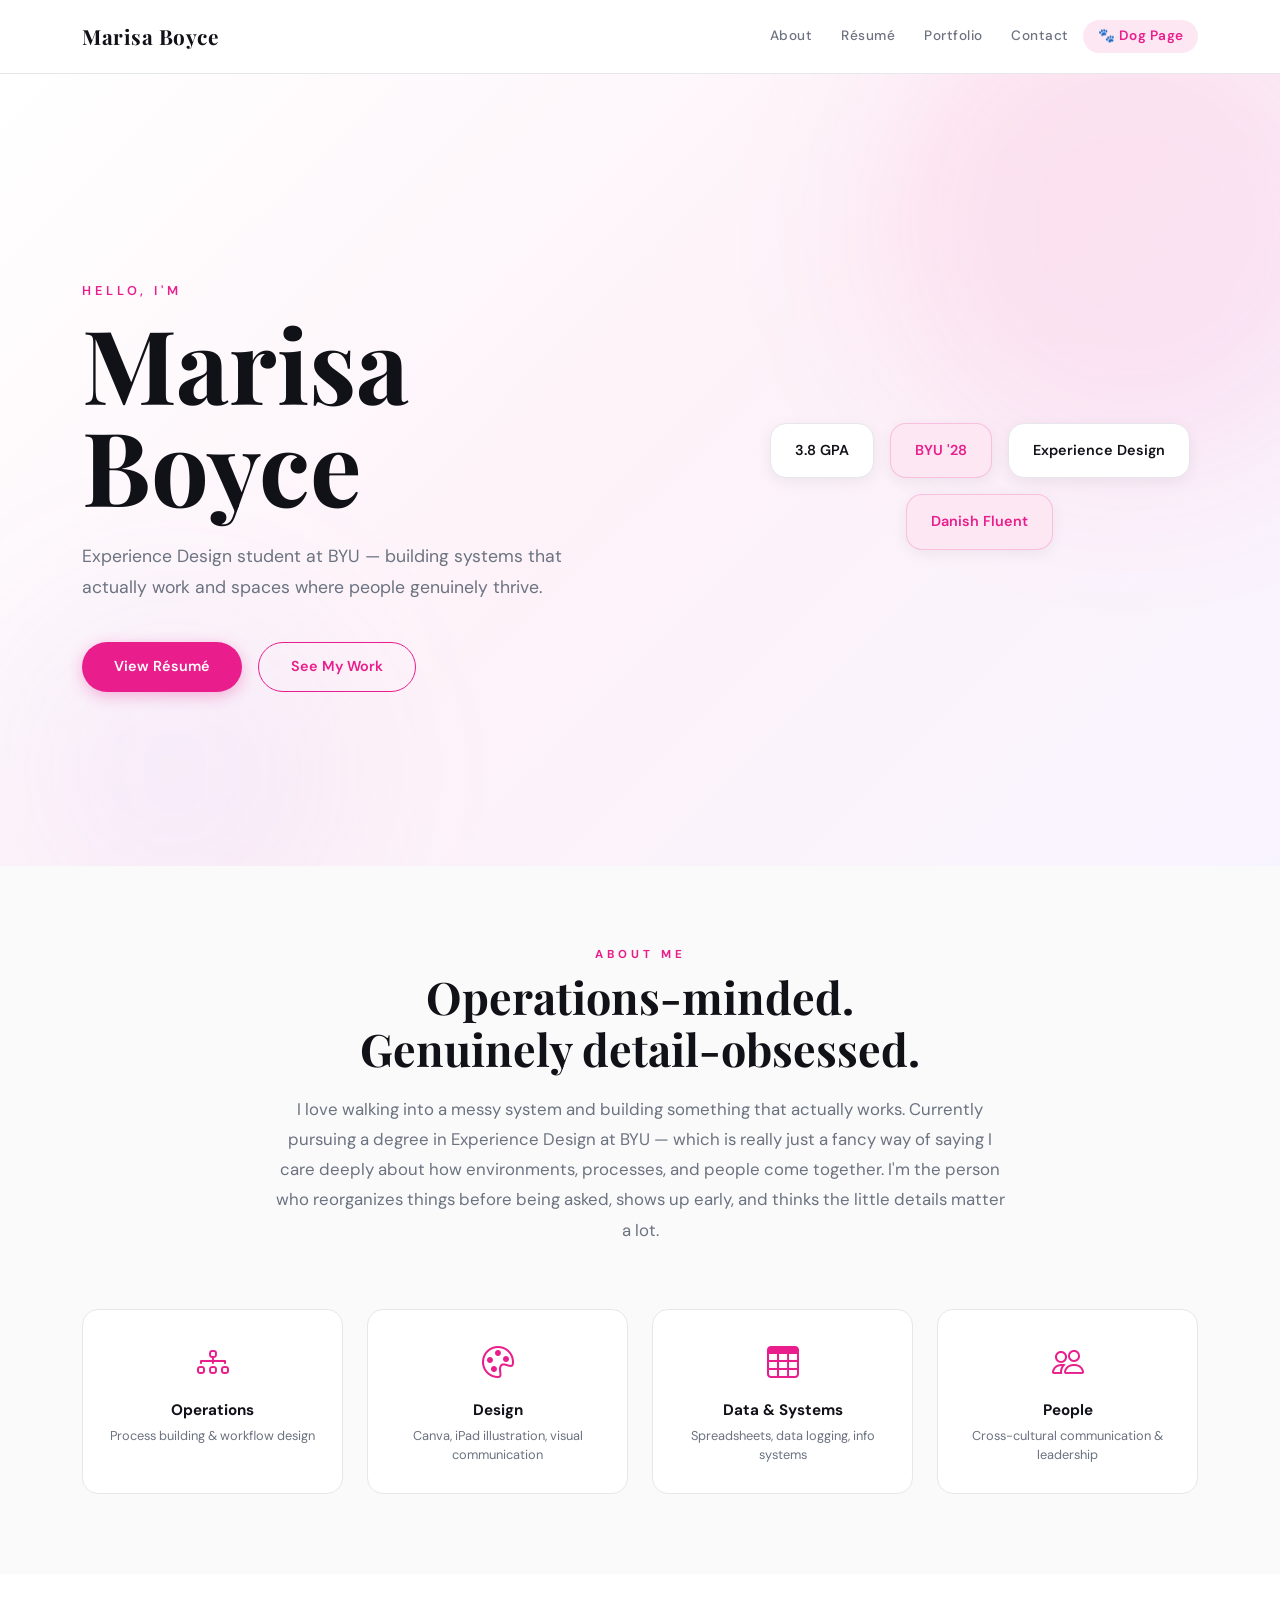
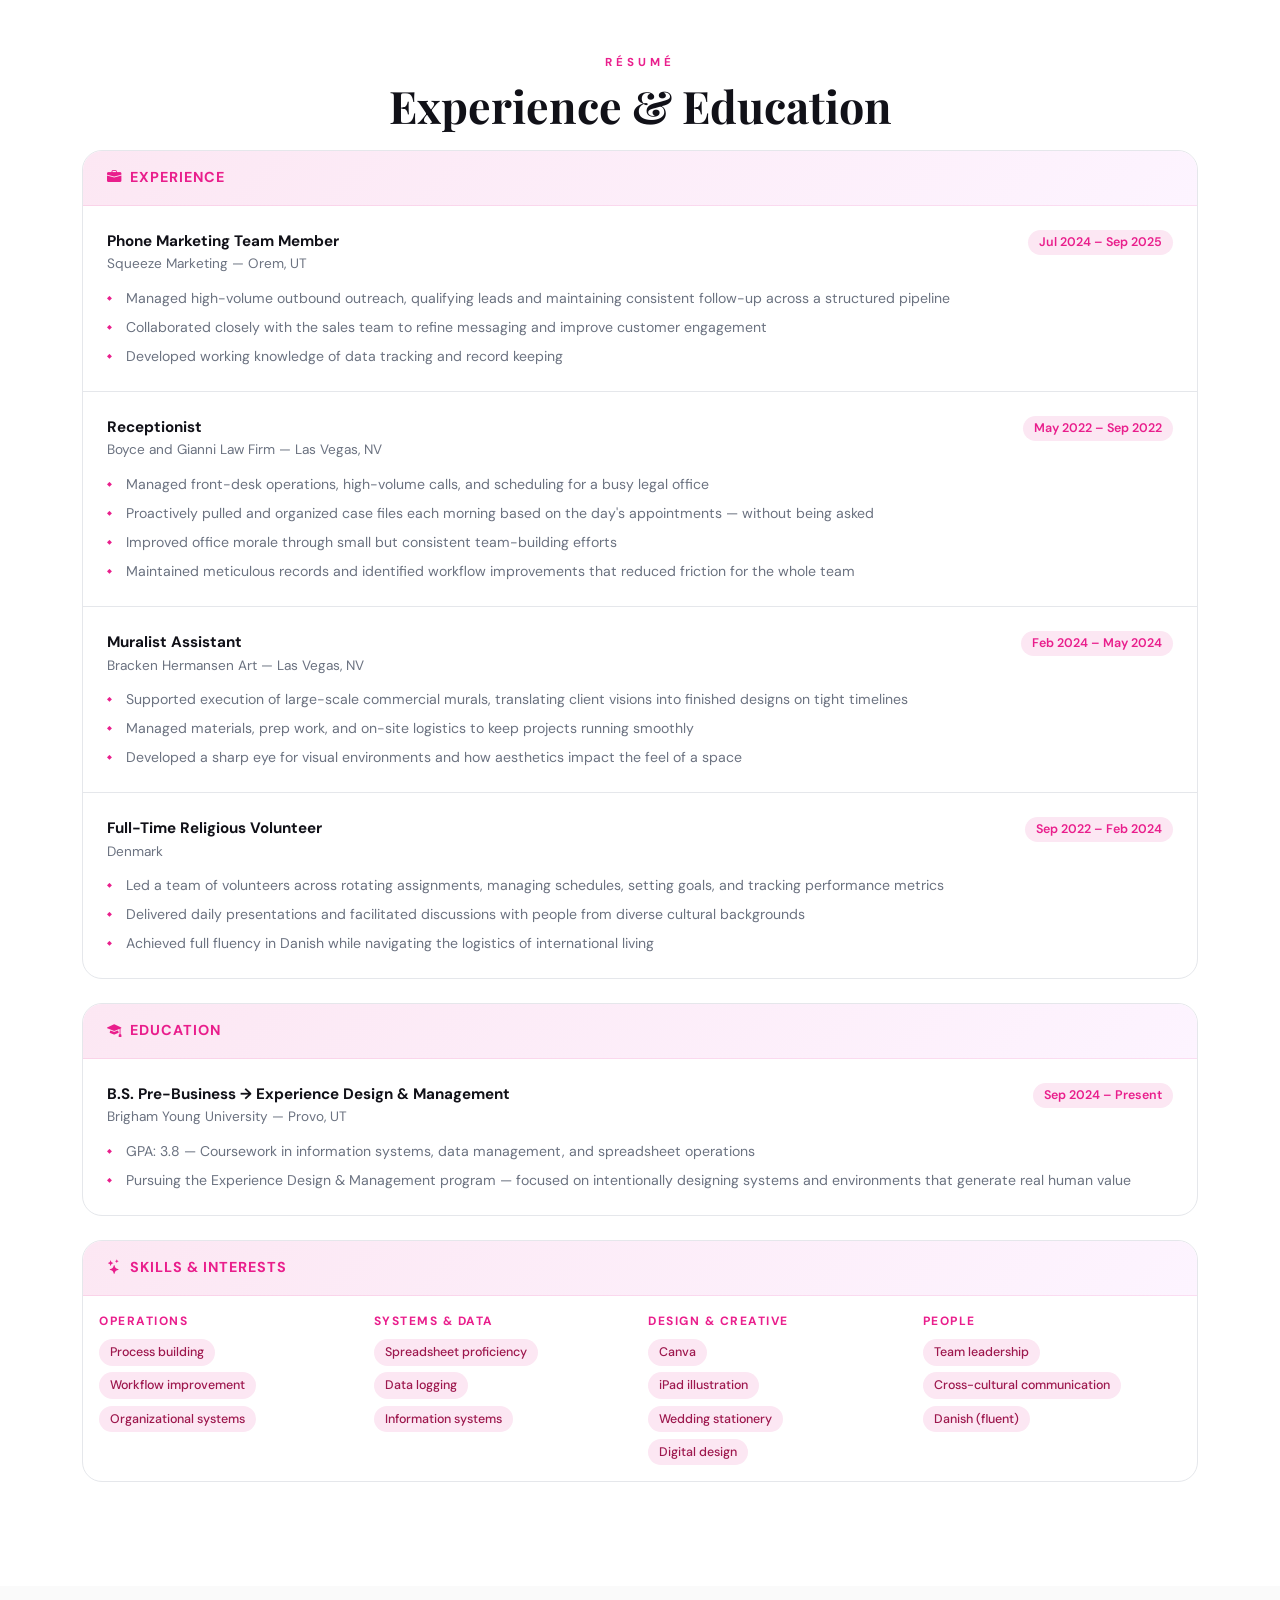
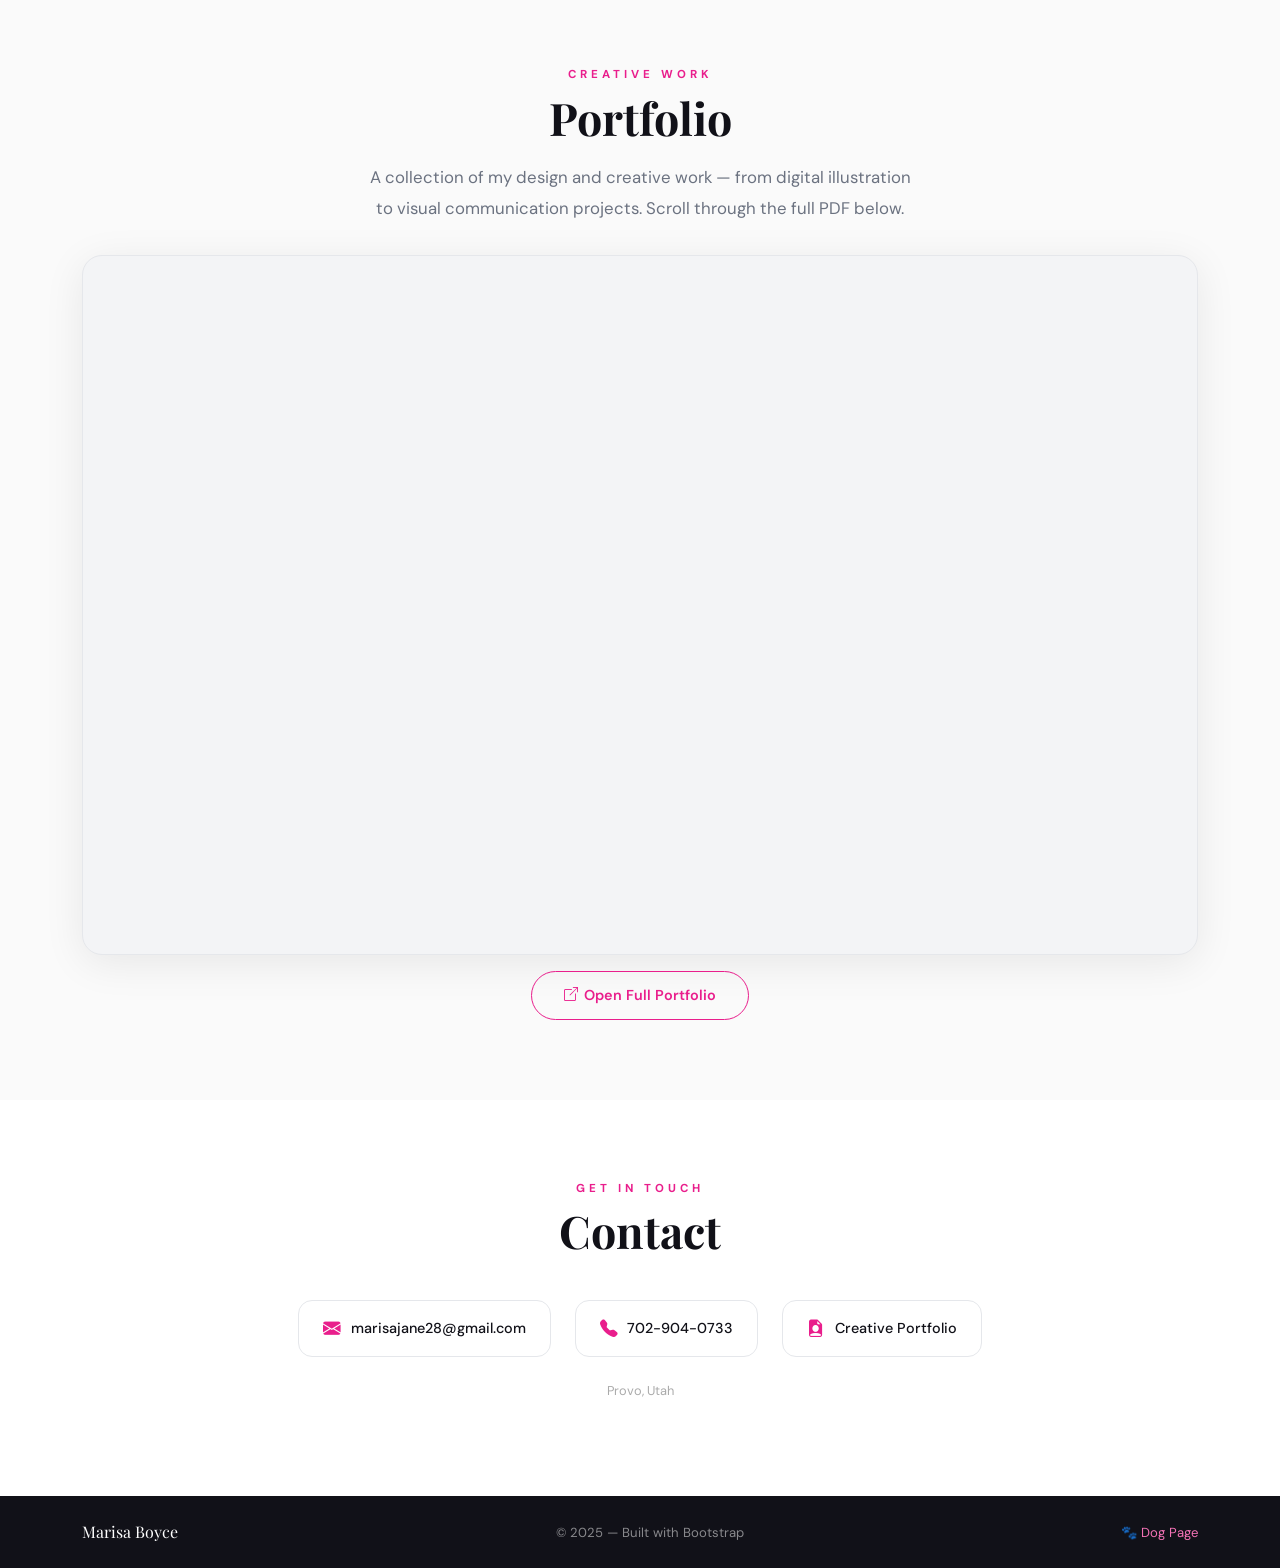
==== index.html @ 313663db "Add files via upload" ====
<!DOCTYPE html>
<html lang="en">
<head>
  <meta charset="UTF-8">
  <meta name="viewport" content="width=device-width, initial-scale=1.0">
  <title>Marisa Boyce — Portfolio</title>
  <link href="https://fonts.googleapis.com/css2?family=Playfair+Display:ital,wght@0,400;0,700;1,400&family=DM+Sans:wght@300;400;500;600&display=swap" rel="stylesheet">
  <link href="https://cdn.jsdelivr.net/npm/bootstrap@5.3.3/dist/css/bootstrap.min.css" rel="stylesheet">
  <link rel="stylesheet" href="https://cdn.jsdelivr.net/npm/bootstrap-icons@1.11.3/font/bootstrap-icons.min.css">
  <link rel="stylesheet" href="main.css">
</head>
<body>

  <!-- ===== NAVBAR ===== -->
  <nav class="navbar navbar-expand-lg sticky-top" id="mainNav">
    <div class="container">
      <a class="navbar-brand" href="index.html">Marisa Boyce</a>
      <button class="navbar-toggler" type="button" data-bs-toggle="collapse" data-bs-target="#navMenu">
        <span class="navbar-toggler-icon"></span>
      </button>
      <div class="collapse navbar-collapse" id="navMenu">
        <ul class="navbar-nav ms-auto">
          <li class="nav-item"><a class="nav-link" href="#about">About</a></li>
          <li class="nav-item"><a class="nav-link" href="#resume">Résumé</a></li>
          <li class="nav-item"><a class="nav-link" href="#portfolio">Portfolio</a></li>
          <li class="nav-item"><a class="nav-link" href="#contact">Contact</a></li>
          <li class="nav-item"><a class="nav-link nav-fun" href="scratch.html">🐾 Dog Page</a></li>
        </ul>
      </div>
    </div>
  </nav>

  <!-- ===== HERO ===== -->
  <section class="hero-section" id="home">
    <div class="hero-bg-blob blob1"></div>
    <div class="hero-bg-blob blob2"></div>
    <div class="container hero-inner">
      <div class="row align-items-center g-5">
        <div class="col-lg-7">
          <p class="hero-eyebrow">Hello, I'm</p>
          <h1 class="hero-name">Marisa<br>Boyce</h1>
          <p class="hero-tagline">Experience Design student at BYU — building systems that actually work and spaces where people genuinely thrive.</p>
          <div class="hero-btns">
            <a href="#resume" class="btn btn-primary-custom">View Résumé</a>
            <a href="#portfolio" class="btn btn-outline-custom">See My Work</a>
          </div>
        </div>
        <div class="col-lg-5 text-center">
          <div class="hero-badge-group">
            <div class="hero-badge"><span>3.8 GPA</span></div>
            <div class="hero-badge accent"><span>BYU '28</span></div>
            <div class="hero-badge"><span>Experience Design</span></div>
            <div class="hero-badge accent"><span>Danish Fluent</span></div>
          </div>
        </div>
      </div>
    </div>
  </section>

  <!-- ===== ABOUT ===== -->
  <section class="section-pad bg-soft" id="about">
    <div class="container">
      <div class="row justify-content-center">
        <div class="col-lg-8 text-center">
          <p class="section-label">About Me</p>
          <h2 class="section-heading">Operations-minded.<br>Genuinely detail-obsessed.</h2>
          <p class="section-body">
            I love walking into a messy system and building something that actually works. Currently pursuing a degree in
            Experience Design at BYU — which is really just a fancy way of saying I care deeply about how environments,
            processes, and people come together. I'm the person who reorganizes things before being asked, shows up early,
            and thinks the little details matter a lot.
          </p>
        </div>
      </div>

      <div class="row g-4 mt-4 justify-content-center">
        <div class="col-md-3 col-6">
          <div class="about-card">
            <i class="bi bi-diagram-3"></i>
            <div class="about-card-label">Operations</div>
            <div class="about-card-sub">Process building & workflow design</div>
          </div>
        </div>
        <div class="col-md-3 col-6">
          <div class="about-card">
            <i class="bi bi-palette"></i>
            <div class="about-card-label">Design</div>
            <div class="about-card-sub">Canva, iPad illustration, visual communication</div>
          </div>
        </div>
        <div class="col-md-3 col-6">
          <div class="about-card">
            <i class="bi bi-table"></i>
            <div class="about-card-label">Data & Systems</div>
            <div class="about-card-sub">Spreadsheets, data logging, info systems</div>
          </div>
        </div>
        <div class="col-md-3 col-6">
          <div class="about-card">
            <i class="bi bi-people"></i>
            <div class="about-card-label">People</div>
            <div class="about-card-sub">Cross-cultural communication & leadership</div>
          </div>
        </div>
      </div>
    </div>
  </section>

  <!-- ===== RÉSUMÉ ===== -->
  <section class="section-pad" id="resume">
    <div class="container">
      <p class="section-label text-center">Résumé</p>
      <h2 class="section-heading text-center">Experience &amp; Education</h2>

      <!-- EXPERIENCE -->
      <div class="resume-block">
        <div class="resume-block-header">
          <i class="bi bi-briefcase-fill"></i> Experience
        </div>

        <div class="resume-entry">
          <div class="resume-entry-top">
            <div>
              <div class="resume-role">Phone Marketing Team Member</div>
              <div class="resume-company">Squeeze Marketing — Orem, UT</div>
            </div>
            <div class="resume-date">Jul 2024 – Sep 2025</div>
          </div>
          <ul class="resume-list">
            <li>Managed high-volume outbound outreach, qualifying leads and maintaining consistent follow-up across a structured pipeline</li>
            <li>Collaborated closely with the sales team to refine messaging and improve customer engagement</li>
            <li>Developed working knowledge of data tracking and record keeping</li>
          </ul>
        </div>

        <div class="resume-entry">
          <div class="resume-entry-top">
            <div>
              <div class="resume-role">Receptionist</div>
              <div class="resume-company">Boyce and Gianni Law Firm — Las Vegas, NV</div>
            </div>
            <div class="resume-date">May 2022 – Sep 2022</div>
          </div>
          <ul class="resume-list">
            <li>Managed front-desk operations, high-volume calls, and scheduling for a busy legal office</li>
            <li>Proactively pulled and organized case files each morning based on the day's appointments — without being asked</li>
            <li>Improved office morale through small but consistent team-building efforts</li>
            <li>Maintained meticulous records and identified workflow improvements that reduced friction for the whole team</li>
          </ul>
        </div>

        <div class="resume-entry">
          <div class="resume-entry-top">
            <div>
              <div class="resume-role">Muralist Assistant</div>
              <div class="resume-company">Bracken Hermansen Art — Las Vegas, NV</div>
            </div>
            <div class="resume-date">Feb 2024 – May 2024</div>
          </div>
          <ul class="resume-list">
            <li>Supported execution of large-scale commercial murals, translating client visions into finished designs on tight timelines</li>
            <li>Managed materials, prep work, and on-site logistics to keep projects running smoothly</li>
            <li>Developed a sharp eye for visual environments and how aesthetics impact the feel of a space</li>
          </ul>
        </div>

        <div class="resume-entry">
          <div class="resume-entry-top">
            <div>
              <div class="resume-role">Full-Time Religious Volunteer</div>
              <div class="resume-company">Denmark</div>
            </div>
            <div class="resume-date">Sep 2022 – Feb 2024</div>
          </div>
          <ul class="resume-list">
            <li>Led a team of volunteers across rotating assignments, managing schedules, setting goals, and tracking performance metrics</li>
            <li>Delivered daily presentations and facilitated discussions with people from diverse cultural backgrounds</li>
            <li>Achieved full fluency in Danish while navigating the logistics of international living</li>
          </ul>
        </div>
      </div>

      <!-- EDUCATION -->
      <div class="resume-block">
        <div class="resume-block-header">
          <i class="bi bi-mortarboard-fill"></i> Education
        </div>
        <div class="resume-entry">
          <div class="resume-entry-top">
            <div>
              <div class="resume-role">B.S. Pre-Business → Experience Design &amp; Management</div>
              <div class="resume-company">Brigham Young University — Provo, UT</div>
            </div>
            <div class="resume-date">Sep 2024 – Present</div>
          </div>
          <ul class="resume-list">
            <li>GPA: 3.8 — Coursework in information systems, data management, and spreadsheet operations</li>
            <li>Pursuing the Experience Design &amp; Management program — focused on intentionally designing systems and environments that generate real human value</li>
          </ul>
        </div>
      </div>

      <!-- SKILLS -->
      <div class="resume-block">
        <div class="resume-block-header">
          <i class="bi bi-stars"></i> Skills &amp; Interests
        </div>
        <div class="row g-3 p-3">
          <div class="col-md-3 col-6">
            <div class="skill-pill-group">
              <div class="skill-cat">Operations</div>
              <span class="skill-pill">Process building</span>
              <span class="skill-pill">Workflow improvement</span>
              <span class="skill-pill">Organizational systems</span>
            </div>
          </div>
          <div class="col-md-3 col-6">
            <div class="skill-pill-group">
              <div class="skill-cat">Systems &amp; Data</div>
              <span class="skill-pill">Spreadsheet proficiency</span>
              <span class="skill-pill">Data logging</span>
              <span class="skill-pill">Information systems</span>
            </div>
          </div>
          <div class="col-md-3 col-6">
            <div class="skill-pill-group">
              <div class="skill-cat">Design &amp; Creative</div>
              <span class="skill-pill">Canva</span>
              <span class="skill-pill">iPad illustration</span>
              <span class="skill-pill">Wedding stationery</span>
              <span class="skill-pill">Digital design</span>
            </div>
          </div>
          <div class="col-md-3 col-6">
            <div class="skill-pill-group">
              <div class="skill-cat">People</div>
              <span class="skill-pill">Team leadership</span>
              <span class="skill-pill">Cross-cultural communication</span>
              <span class="skill-pill">Danish (fluent)</span>
            </div>
          </div>
        </div>
      </div>

    </div>
  </section>

  <!-- ===== CREATIVE PORTFOLIO ===== -->
  <section class="section-pad bg-soft" id="portfolio">
    <div class="container">
      <p class="section-label text-center">Creative Work</p>
      <h2 class="section-heading text-center">Portfolio</h2>
      <p class="section-body text-center" style="max-width:560px;margin:0 auto 2rem;">
        A collection of my design and creative work — from digital illustration to visual communication projects.
        Scroll through the full PDF below.
      </p>

      <!-- Embedded Google Drive PDF viewer -->
      <div class="portfolio-embed-wrapper">
        <iframe
          src="https://drive.google.com/file/d/1QS2vzOTmKr2lWsMicnpslGp4DSFtJY3Q/preview"
          class="portfolio-iframe"
          allow="autoplay"
          title="Marisa Boyce Creative Portfolio">
        </iframe>
      </div>

      <div class="text-center mt-3">
        <a href="https://drive.google.com/file/d/1QS2vzOTmKr2lWsMicnpslGp4DSFtJY3Q/view?usp=sharing"
           target="_blank" class="btn btn-outline-custom">
          <i class="bi bi-box-arrow-up-right"></i> Open Full Portfolio
        </a>
      </div>
    </div>
  </section>

  <!-- ===== CONTACT ===== -->
  <section class="section-pad" id="contact">
    <div class="container">
      <p class="section-label text-center">Get In Touch</p>
      <h2 class="section-heading text-center">Contact</h2>
      <div class="row justify-content-center g-4 mt-2">
        <div class="col-auto">
          <a href="mailto:marisajane28@gmail.com" class="contact-card">
            <i class="bi bi-envelope-fill"></i>
            <span>marisajane28@gmail.com</span>
          </a>
        </div>
        <div class="col-auto">
          <a href="tel:7029040733" class="contact-card">
            <i class="bi bi-telephone-fill"></i>
            <span>702-904-0733</span>
          </a>
        </div>
        <div class="col-auto">
          <a href="https://drive.google.com/file/d/1QS2vzOTmKr2lWsMicnpslGp4DSFtJY3Q/view?usp=sharing" target="_blank" class="contact-card">
            <i class="bi bi-file-earmark-person-fill"></i>
            <span>Creative Portfolio</span>
          </a>
        </div>
      </div>
      <p class="text-center mt-4" style="font-size:0.8rem;color:#aaa;">Provo, Utah</p>
    </div>
  </section>

  <!-- ===== FOOTER ===== -->
  <footer class="site-footer">
    <div class="container d-flex flex-wrap justify-content-between align-items-center">
      <span class="footer-name">Marisa Boyce</span>
      <span class="footer-copy">© 2025 — Built with Bootstrap</span>
      <a href="scratch.html" class="footer-fun">🐾 Dog Page</a>
    </div>
  </footer>

  <script src="https://cdn.jsdelivr.net/npm/bootstrap@5.3.3/dist/js/bootstrap.bundle.min.js"></script>
  <script>
    // Navbar shrink on scroll
    window.addEventListener('scroll', () => {
      document.getElementById('mainNav').classList.toggle('scrolled', window.scrollY > 40);
    });
  </script>
</body>
</html>
---- main.css ----
/* ============================================
   MAIN.CSS — Marisa Boyce Portfolio
   Bootstrap + Custom Styles
   ============================================ */

:root {
  --pink: #e91e8c;
  --pink-light: #f472b6;
  --pink-soft: #fce7f3;
  --dark: #111118;
  --mid: #1e1e2e;
  --text: #1a1a2e;
  --muted: #6b7280;
  --white: #ffffff;
  --border: #e5e7eb;
  --font-display: 'Playfair Display', Georgia, serif;
  --font-body: 'DM Sans', system-ui, sans-serif;
}

* { box-sizing: border-box; }

body {
  font-family: var(--font-body);
  color: var(--text);
  background: #fff;
}

/* ===== NAVBAR ===== */
#mainNav {
  background: rgba(255,255,255,0.97);
  backdrop-filter: blur(12px);
  border-bottom: 1px solid var(--border);
  padding: 1rem 0;
  transition: padding 0.3s, box-shadow 0.3s;
}

#mainNav.scrolled {
  padding: 0.5rem 0;
  box-shadow: 0 2px 20px rgba(0,0,0,0.08);
}

.navbar-brand {
  font-family: var(--font-display);
  font-size: 1.3rem;
  font-weight: 700;
  color: var(--dark) !important;
  letter-spacing: 0.5px;
}

.nav-link {
  font-size: 0.85rem;
  font-weight: 500;
  letter-spacing: 0.5px;
  color: var(--muted) !important;
  padding: 0.4rem 0.9rem !important;
  transition: color 0.2s;
}

.nav-link:hover { color: var(--pink) !important; }

.nav-fun {
  background: var(--pink-soft);
  border-radius: 50px;
  color: var(--pink) !important;
  font-weight: 600;
}

.nav-fun:hover {
  background: #fbd5eb;
  color: var(--pink) !important;
}

/* ===== HERO ===== */
.hero-section {
  position: relative;
  min-height: 88vh;
  display: flex;
  align-items: center;
  background: linear-gradient(135deg, #fff 0%, #fdf2f8 50%, #f8f4ff 100%);
  overflow: hidden;
  padding: 6rem 0 4rem;
}

.hero-bg-blob {
  position: absolute;
  border-radius: 50%;
  filter: blur(80px);
  pointer-events: none;
}

.blob1 {
  width: 500px; height: 500px;
  background: rgba(233,30,140,0.08);
  top: -100px; right: -100px;
}

.blob2 {
  width: 350px; height: 350px;
  background: rgba(167,139,250,0.07);
  bottom: -80px; left: 0;
}

.hero-inner { position: relative; z-index: 2; }

.hero-eyebrow {
  font-size: 0.8rem;
  letter-spacing: 4px;
  text-transform: uppercase;
  color: var(--pink);
  font-weight: 600;
  margin-bottom: 0.75rem;
}

.hero-name {
  font-family: var(--font-display);
  font-size: clamp(3.5rem, 8vw, 6.5rem);
  font-weight: 700;
  color: var(--dark);
  line-height: 1;
  margin-bottom: 1.5rem;
}

.hero-tagline {
  font-size: 1.1rem;
  color: var(--muted);
  line-height: 1.75;
  max-width: 480px;
  margin-bottom: 2.5rem;
}

.hero-btns { display: flex; gap: 1rem; flex-wrap: wrap; }

.btn-primary-custom {
  background: var(--pink);
  color: white;
  border: none;
  padding: 0.8rem 2rem;
  border-radius: 50px;
  font-weight: 600;
  font-size: 0.9rem;
  text-decoration: none;
  display: inline-flex;
  align-items: center;
  transition: all 0.25s;
  box-shadow: 0 4px 15px rgba(233,30,140,0.3);
}

.btn-primary-custom:hover {
  background: #c2177a;
  transform: translateY(-2px);
  box-shadow: 0 6px 25px rgba(233,30,140,0.4);
  color: white;
}

.btn-outline-custom {
  background: transparent;
  color: var(--pink);
  border: 1.5px solid var(--pink);
  padding: 0.8rem 2rem;
  border-radius: 50px;
  font-weight: 600;
  font-size: 0.9rem;
  text-decoration: none;
  display: inline-flex;
  align-items: center;
  gap: 0.4rem;
  transition: all 0.25s;
}

.btn-outline-custom:hover {
  background: var(--pink-soft);
  color: var(--pink);
  transform: translateY(-2px);
}

/* Hero badge group */
.hero-badge-group {
  display: flex;
  flex-wrap: wrap;
  gap: 1rem;
  justify-content: center;
}

.hero-badge {
  background: white;
  border: 1.5px solid var(--border);
  border-radius: 16px;
  padding: 1rem 1.5rem;
  box-shadow: 0 4px 15px rgba(0,0,0,0.06);
  font-weight: 600;
  font-size: 0.9rem;
  color: var(--dark);
  transition: transform 0.2s;
}

.hero-badge:hover { transform: translateY(-3px); }

.hero-badge.accent {
  background: var(--pink-soft);
  border-color: rgba(233,30,140,0.2);
  color: var(--pink);
}

/* ===== SHARED SECTION STYLES ===== */
.section-pad { padding: 5rem 0; }

.bg-soft { background: #fafafa; }

.section-label {
  font-size: 0.72rem;
  letter-spacing: 4px;
  text-transform: uppercase;
  color: var(--pink);
  font-weight: 700;
  margin-bottom: 0.5rem;
}

.section-heading {
  font-family: var(--font-display);
  font-size: clamp(1.8rem, 4vw, 2.8rem);
  font-weight: 700;
  color: var(--dark);
  margin-bottom: 1.2rem;
  line-height: 1.15;
}

.section-body {
  font-size: 1.05rem;
  color: var(--muted);
  line-height: 1.8;
}

/* ===== ABOUT CARDS ===== */
.about-card {
  background: white;
  border: 1px solid var(--border);
  border-radius: 16px;
  padding: 1.8rem 1.2rem;
  text-align: center;
  height: 100%;
  transition: transform 0.25s, box-shadow 0.25s;
}

.about-card:hover {
  transform: translateY(-4px);
  box-shadow: 0 8px 30px rgba(0,0,0,0.08);
}

.about-card i {
  font-size: 2rem;
  color: var(--pink);
  display: block;
  margin-bottom: 0.75rem;
}

.about-card-label {
  font-weight: 700;
  font-size: 0.95rem;
  color: var(--dark);
  margin-bottom: 0.3rem;
}

.about-card-sub {
  font-size: 0.8rem;
  color: var(--muted);
  line-height: 1.5;
}

/* ===== RESUME ===== */
.resume-block {
  background: white;
  border: 1px solid var(--border);
  border-radius: 20px;
  margin-bottom: 1.5rem;
  overflow: hidden;
}

.resume-block-header {
  background: linear-gradient(135deg, #fce7f3, #fdf4ff);
  padding: 1rem 1.5rem;
  font-weight: 700;
  font-size: 0.9rem;
  letter-spacing: 1px;
  color: var(--pink);
  text-transform: uppercase;
  border-bottom: 1px solid rgba(233,30,140,0.1);
  display: flex;
  align-items: center;
  gap: 0.5rem;
}

.resume-entry {
  padding: 1.5rem;
  border-bottom: 1px solid var(--border);
}

.resume-entry:last-child { border-bottom: none; }

.resume-entry-top {
  display: flex;
  justify-content: space-between;
  align-items: flex-start;
  flex-wrap: wrap;
  gap: 0.5rem;
  margin-bottom: 0.75rem;
}

.resume-role {
  font-weight: 700;
  font-size: 0.95rem;
  color: var(--dark);
}

.resume-company {
  font-size: 0.85rem;
  color: var(--muted);
  margin-top: 0.1rem;
}

.resume-date {
  font-size: 0.78rem;
  color: var(--pink);
  font-weight: 600;
  background: var(--pink-soft);
  padding: 0.2rem 0.7rem;
  border-radius: 50px;
  white-space: nowrap;
}

.resume-list {
  list-style: none;
  padding: 0;
  margin: 0;
  display: flex;
  flex-direction: column;
  gap: 0.4rem;
}

.resume-list li {
  font-size: 0.88rem;
  color: var(--muted);
  padding-left: 1.2rem;
  position: relative;
  line-height: 1.6;
}

.resume-list li::before {
  content: '◆';
  position: absolute;
  left: 0;
  top: 0;
  font-size: 0.4rem;
  color: var(--pink);
  top: 6px;
}

/* Skills */
.skill-pill-group {
  display: flex;
  flex-direction: column;
  gap: 0.4rem;
}

.skill-cat {
  font-size: 0.75rem;
  font-weight: 700;
  letter-spacing: 1.5px;
  text-transform: uppercase;
  color: var(--pink);
  margin-bottom: 0.2rem;
}

.skill-pill {
  background: var(--pink-soft);
  color: #9d174d;
  font-size: 0.78rem;
  padding: 0.25rem 0.7rem;
  border-radius: 50px;
  font-weight: 500;
  display: inline-block;
  width: fit-content;
}

/* ===== PORTFOLIO EMBED ===== */
.portfolio-embed-wrapper {
  background: #f3f4f6;
  border-radius: 20px;
  overflow: hidden;
  border: 1px solid var(--border);
  box-shadow: 0 8px 40px rgba(0,0,0,0.08);
  width: 100%;
  height: 700px;
}

.portfolio-iframe {
  width: 100%;
  height: 100%;
  border: none;
  display: block;
}

/* ===== CONTACT ===== */
.contact-card {
  display: flex;
  align-items: center;
  gap: 0.6rem;
  background: white;
  border: 1.5px solid var(--border);
  border-radius: 14px;
  padding: 0.9rem 1.5rem;
  text-decoration: none;
  color: var(--dark);
  font-weight: 500;
  font-size: 0.9rem;
  transition: all 0.2s;
}

.contact-card:hover {
  border-color: var(--pink);
  color: var(--pink);
  transform: translateY(-2px);
  box-shadow: 0 4px 15px rgba(233,30,140,0.12);
}

.contact-card i {
  font-size: 1.1rem;
  color: var(--pink);
}

/* ===== FOOTER ===== */
.site-footer {
  background: var(--dark);
  color: rgba(255,255,255,0.5);
  padding: 1.5rem 0;
  font-size: 0.82rem;
}

.footer-name {
  font-family: var(--font-display);
  color: white;
  font-size: 1rem;
}

.footer-fun {
  color: var(--pink-light);
  text-decoration: none;
  transition: color 0.2s;
}

.footer-fun:hover { color: white; }

/* ===== RESPONSIVE TWEAKS ===== */
@media (max-width: 768px) {
  .hero-section { min-height: auto; padding: 5rem 0 3rem; }
  .portfolio-embed-wrapper { height: 500px; }
  .hero-badge-group { margin-top: 2rem; }
}
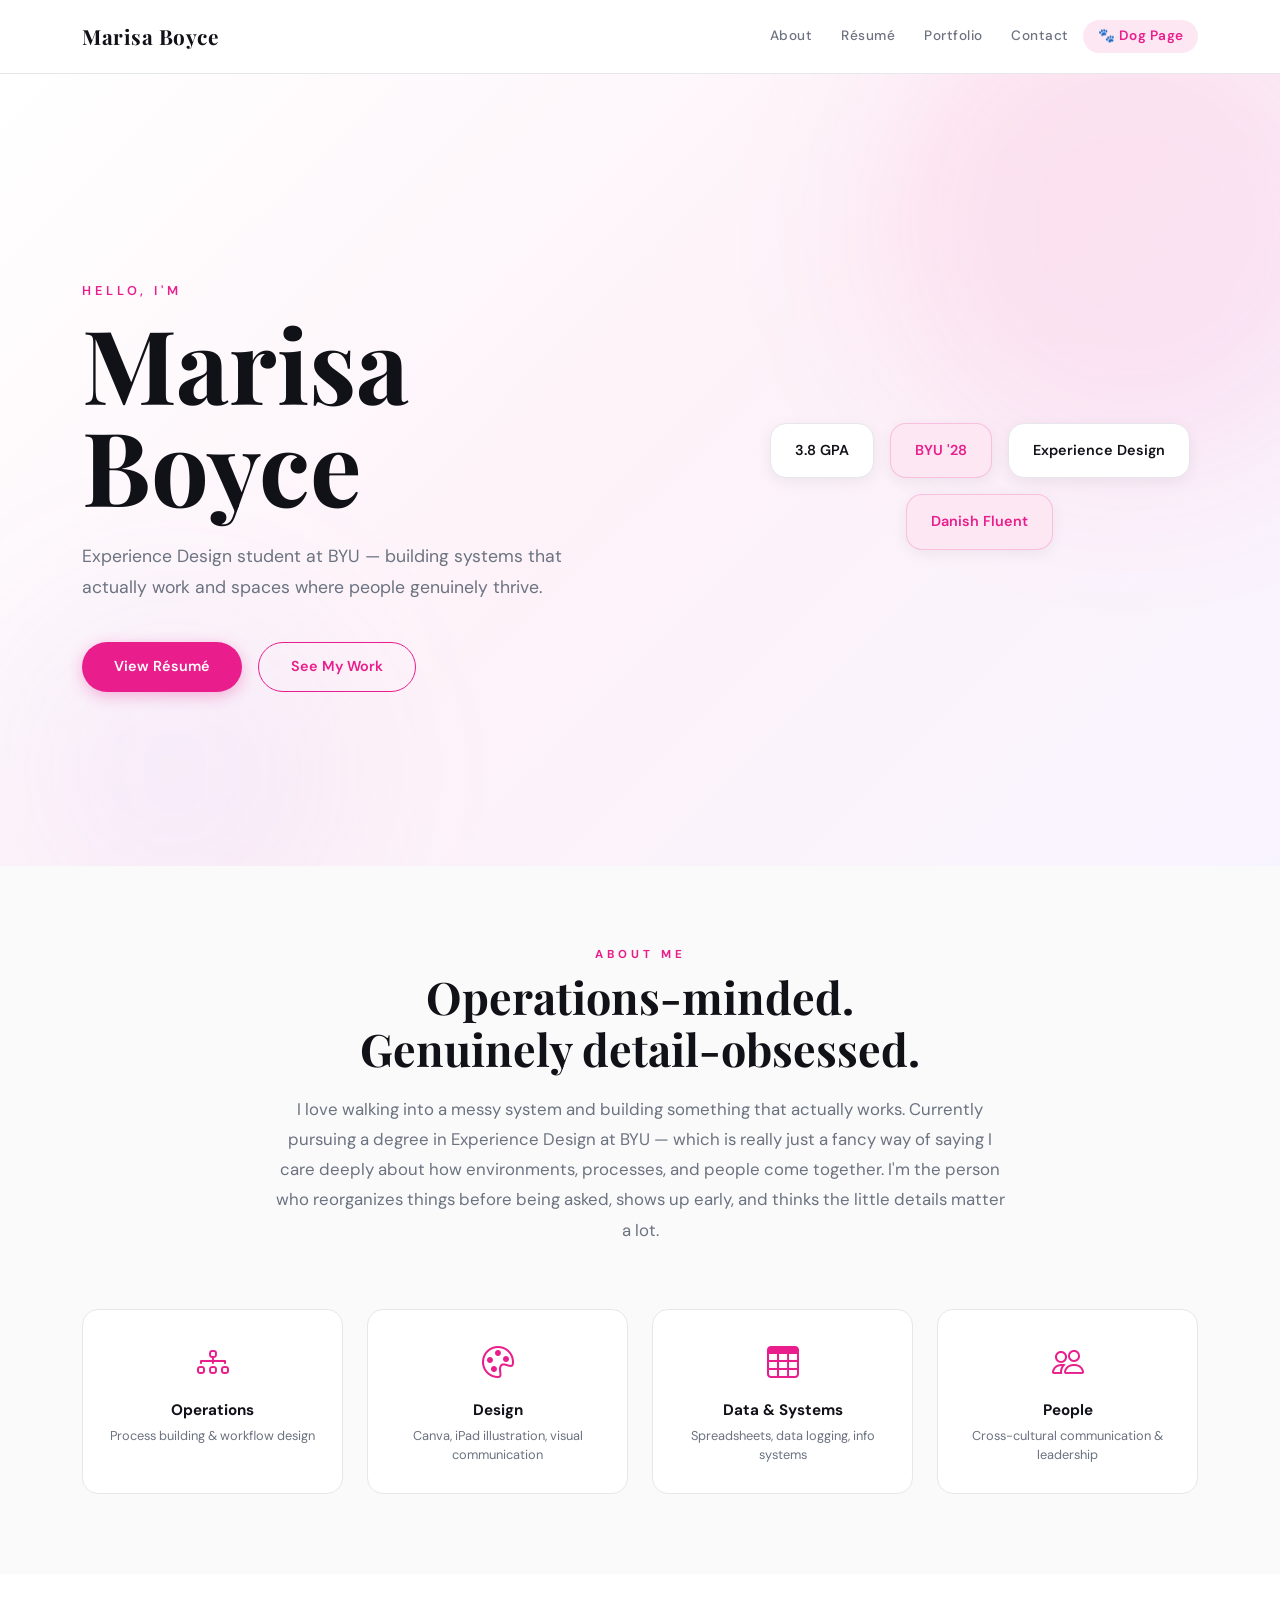
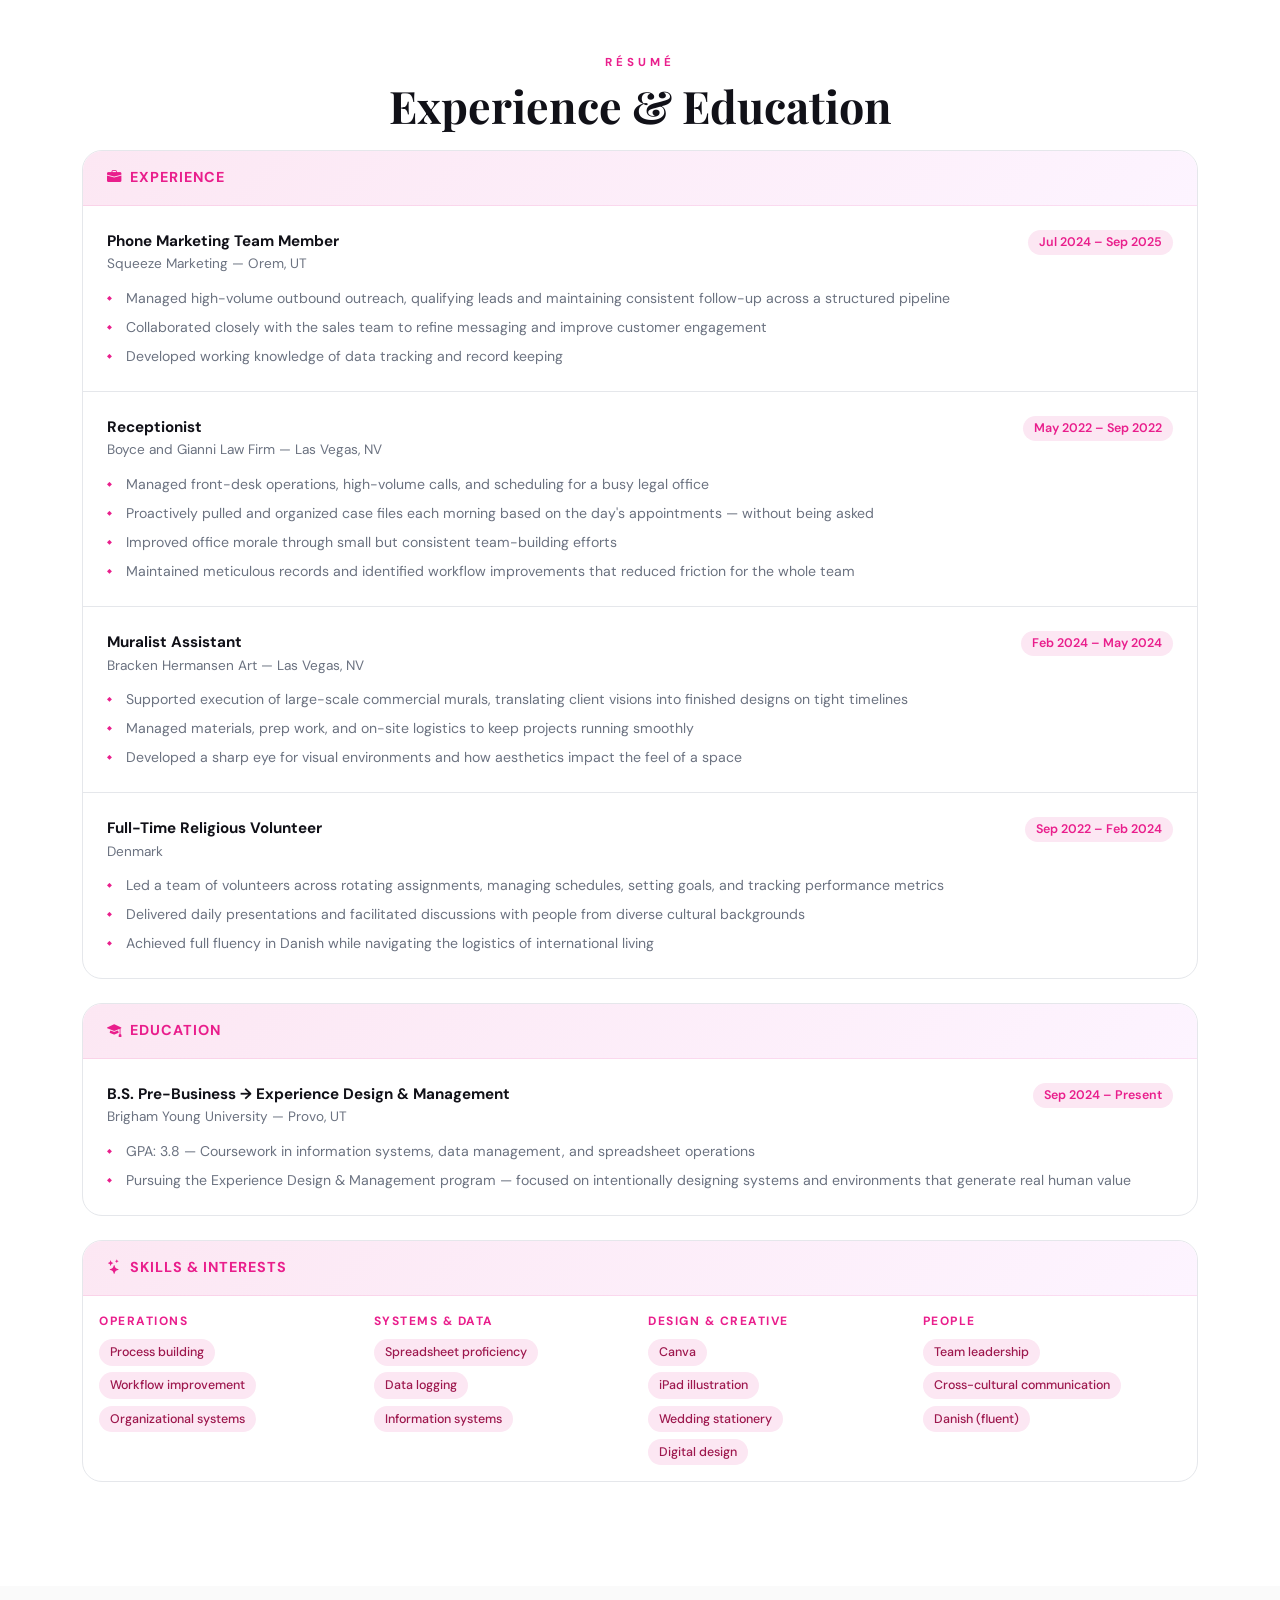
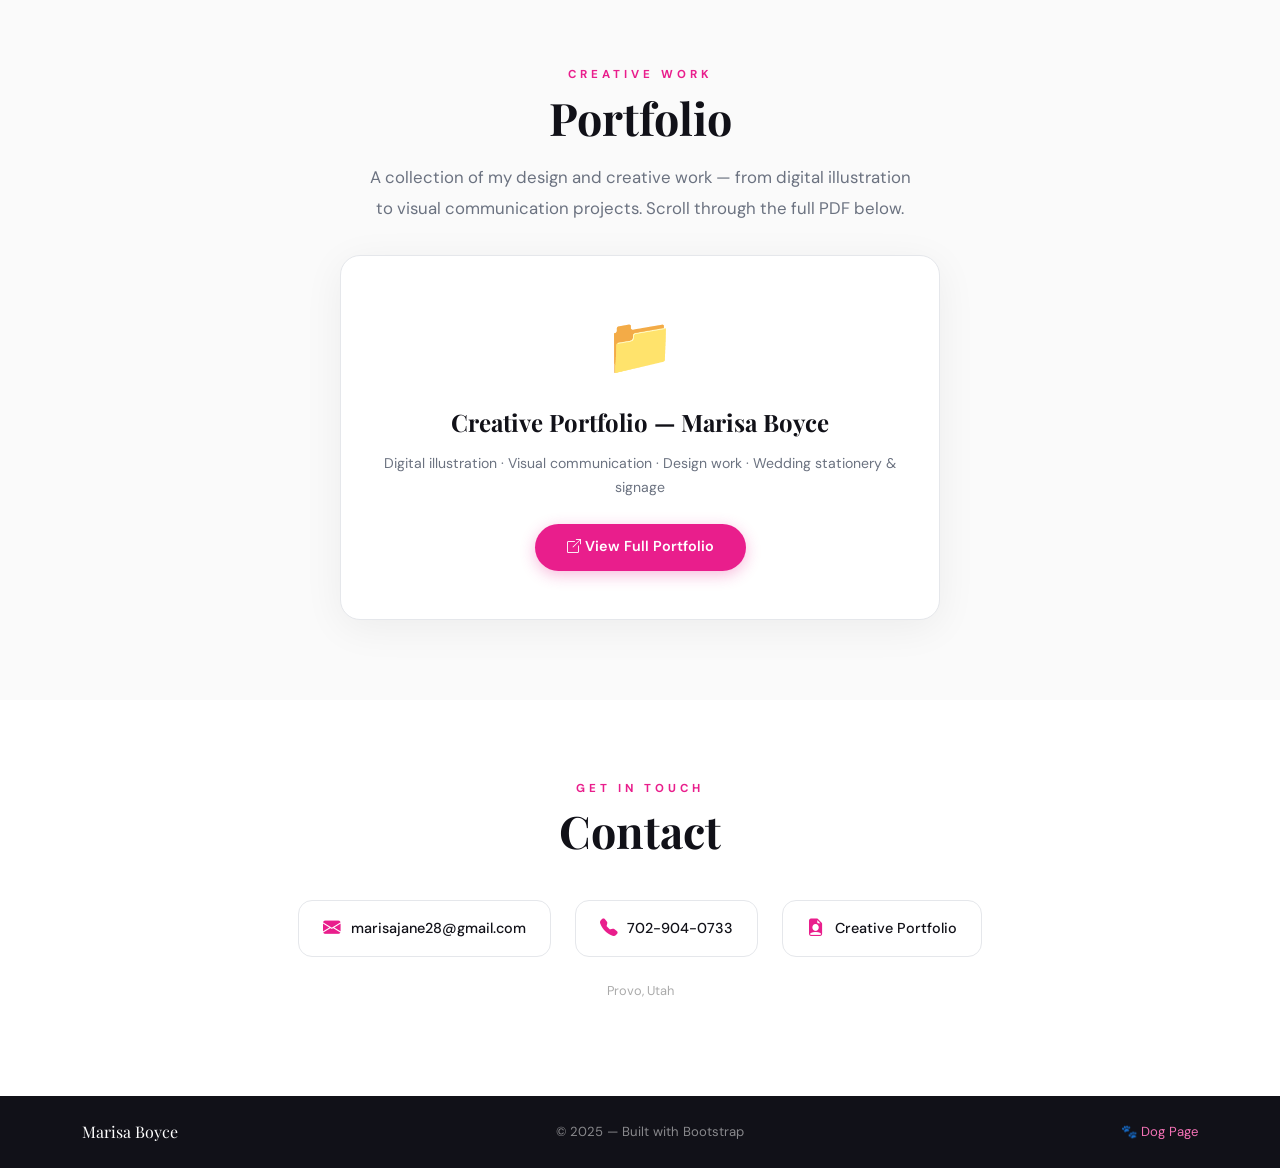
==== commit 6f63bcfe: "Add files via upload" ====
--- a/index.html
+++ b/index.html
@@ -255,20 +255,14 @@
         Scroll through the full PDF below.
       </p>
 
-      <!-- Embedded Google Drive PDF viewer -->
-      <div class="portfolio-embed-wrapper">
-        <iframe
-          src="https://drive.google.com/file/d/1QS2vzOTmKr2lWsMicnpslGp4DSFtJY3Q/preview"
-          class="portfolio-iframe"
-          allow="autoplay"
-          title="Marisa Boyce Creative Portfolio">
-        </iframe>
-      </div>
-
-      <div class="text-center mt-3">
-        <a href="https://drive.google.com/file/d/1QS2vzOTmKr2lWsMicnpslGp4DSFtJY3Q/view?usp=sharing"
-           target="_blank" class="btn btn-outline-custom">
-          <i class="bi bi-box-arrow-up-right"></i> Open Full Portfolio
+      <!-- Portfolio preview card -->
+      <div class="portfolio-preview-card">
+        <div class="portfolio-preview-icon">📁</div>
+        <div class="portfolio-preview-title">Creative Portfolio — Marisa Boyce</div>
+        <div class="portfolio-preview-sub">Digital illustration · Visual communication · Design work · Wedding stationery & signage</div>
+        <a href="https://drive.google.com/file/d/1QS2vzOTmKr2IWsMicnpslGp4DSFtJY3Q/view?usp=sharing"
+           target="_blank" class="btn btn-primary-custom mt-3">
+          <i class="bi bi-box-arrow-up-right"></i> &nbsp;View Full Portfolio
         </a>
       </div>
     </div>
@@ -293,7 +287,7 @@
           </a>
         </div>
         <div class="col-auto">
-          <a href="https://drive.google.com/file/d/1QS2vzOTmKr2lWsMicnpslGp4DSFtJY3Q/view?usp=sharing" target="_blank" class="contact-card">
+          <a href="https://drive.google.com/file/d/1QS2vzOTmKr2IWsMicnpslGp4DSFtJY3Q/view?usp=sharing" target="_blank" class="contact-card">
             <i class="bi bi-file-earmark-person-fill"></i>
             <span>Creative Portfolio</span>
           </a>
--- a/main.css
+++ b/main.css
@@ -381,22 +381,36 @@
   width: fit-content;
 }
 
-/* ===== PORTFOLIO EMBED ===== */
-.portfolio-embed-wrapper {
-  background: #f3f4f6;
+/* ===== PORTFOLIO PREVIEW CARD ===== */
+.portfolio-preview-card {
+  background: white;
+  border: 1.5px solid var(--border);
   border-radius: 20px;
-  overflow: hidden;
-  border: 1px solid var(--border);
-  box-shadow: 0 8px 40px rgba(0,0,0,0.08);
-  width: 100%;
-  height: 700px;
-}
-
-.portfolio-iframe {
-  width: 100%;
-  height: 100%;
-  border: none;
-  display: block;
+  padding: 3rem 2rem;
+  text-align: center;
+  box-shadow: 0 8px 40px rgba(0,0,0,0.06);
+  max-width: 600px;
+  margin: 0 auto;
+}
+
+.portfolio-preview-icon {
+  font-size: 3.5rem;
+  margin-bottom: 1rem;
+}
+
+.portfolio-preview-title {
+  font-family: var(--font-display);
+  font-size: 1.5rem;
+  font-weight: 700;
+  color: var(--dark);
+  margin-bottom: 0.75rem;
+}
+
+.portfolio-preview-sub {
+  font-size: 0.88rem;
+  color: var(--muted);
+  line-height: 1.7;
+  margin-bottom: 0.5rem;
 }
 
 /* ===== CONTACT ===== */
